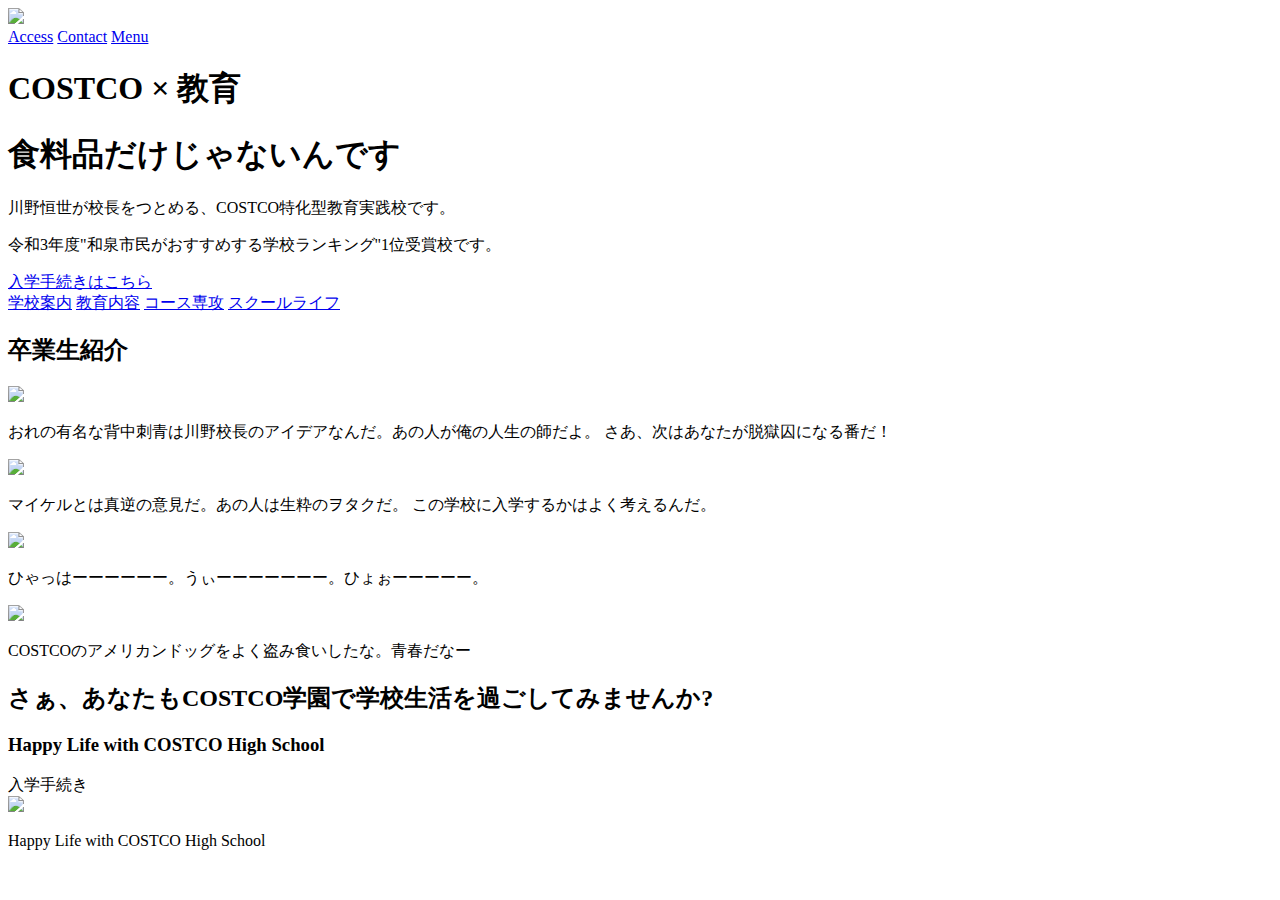
==== index.html @ ac10783f "Create index.html" ====
<!DOCTYPE html>
<html>
  <head>
    <meta charset="utf-8">
    <title>和泉市立コストコ学園</title>
    <link rel="stylesheet" href="stylesheet1.css">
    <link rel="stylesheet" href="//maxcdn.bootstrapcdn.com/font-awesome/4.3.0/css/font-awesome.min.css">
  </head>

  <body>
    <header>
      <div class="container">
        <div class="header-left">
          <img class="logo" src="costco logo.jpg">
        </div>

    
      </div>
      <div class="header-right">
        <a href="#" class="aa">Access</a>
        <a href="#" class="aa">Contact</a>
        <a href="#" class="aa">Menu</a>
      </div>
    </header>

    <div class="top-wrapper">
      <div class="container">
        <h1>COSTCO × 教育</h1>
        <h1>食料品だけじゃないんです</h1>
        <p>川野恒世が校長をつとめる、COSTCO特化型教育実践校です。</p>
        <p>令和3年度"和泉市民がおすすめする学校ランキング"1位受賞校です。</p>

        <div class="btn-wrapper">
          <a href="#" class="btn signup">入学手続きはこちら</a> 
        </div>
        
      </div>

      <div>
        <a href="#" class="bb">学校案内</a>
        <a href="#" class="bb">教育内容</a>
        <a href="#" class="bb">コース専攻</a>
        <a href="#" class="bb">スクールライフ</a>
      </div>
    
    </div>

    <div class="lesson-wrapper">
      <div class="container">
        <div class="heading">
          <h2>卒業生紹介</h2>
        </div>
        <div class="lessons">
          <div class="lesson">
            <div class="lesson-icon">
              <img  class="student"src="michel.png">
              
            </div>
            <p class="txt-contents">おれの有名な背中刺青は川野校長のアイデアなんだ。あの人が俺の人生の師だよ。
              さあ、次はあなたが脱獄囚になる番だ！
            </p>
          </div>
          <div class="lesson">
            <div class="lesson-icon">
              <img class="student" src="lincoln.jpg">
              
            </div>
            <p class="txt-contents">マイケルとは真逆の意見だ。あの人は生粋のヲタクだ。
              この学校に入学するかはよく考えるんだ。

            </p>
          </div>
          <div class="lesson">
            <div class="lesson-icon">
              <img class="student" src="tback.jpeg">
              
            </div>
            <p class="txt-contents">ひゃっはーーーーーー。うぃーーーーーーー。ひょぉーーーーー。</p>
          </div>
          <div class="lesson">
            <div class="lesson-icon">
              <img class="student" src="berick.jpg">
              
            </div>
            <p class="txt-contents">COSTCOのアメリカンドッグをよく盗み食いしたな。青春だなー
            </p>
          </div>
        </div>
      </div>
    </div>

    <div class="message-wrapper">
      <div class="container">
        <div class="heading">
          <h2>さぁ、あなたもCOSTCO学園で学校生活を過ごしてみませんか?</h2>
          <h3>Happy Life with COSTCO High School</h3>
        </div>
        <span class="btn message">入学手続き</span>
      </div>
    </div>

    <footer>
      <div class="container">
        <img src="costco logo.jpg">
        <p>Happy Life with COSTCO High School</p>
      </div>
    </footer>
  </body>
</html>
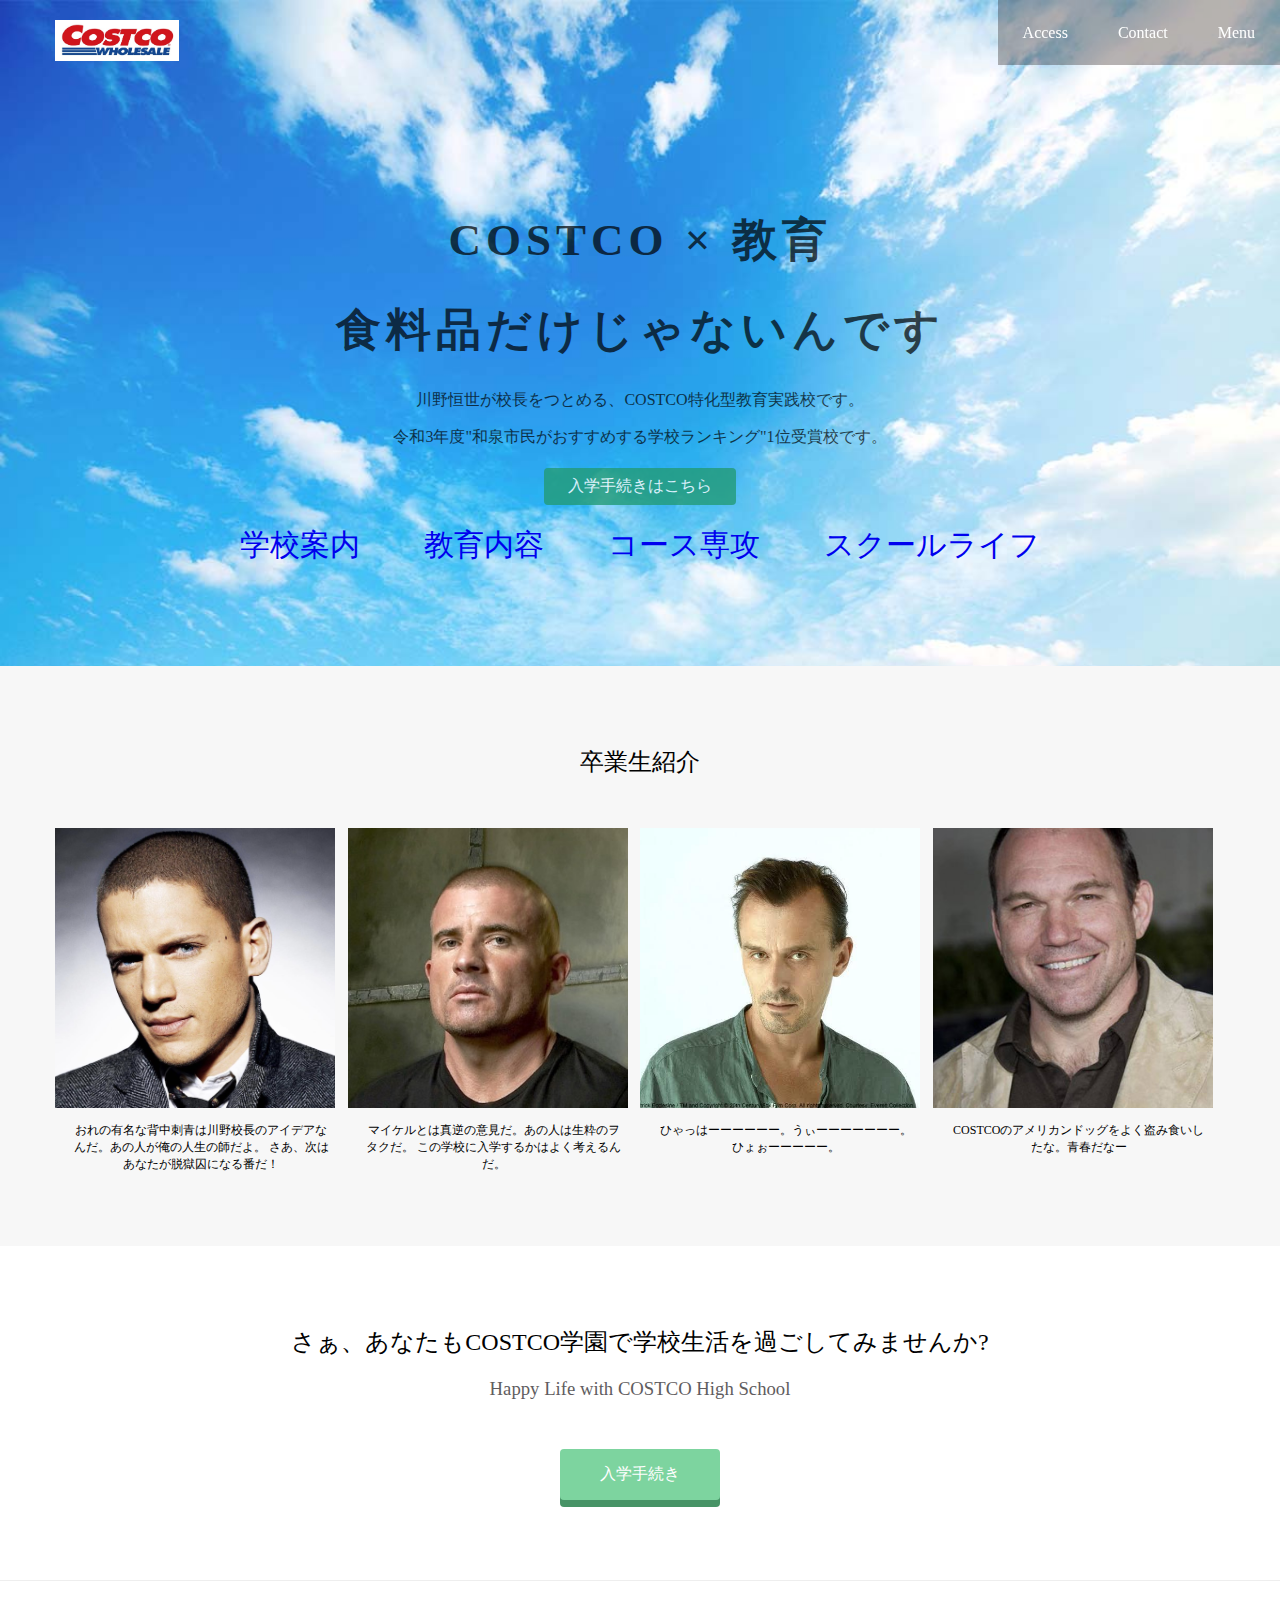
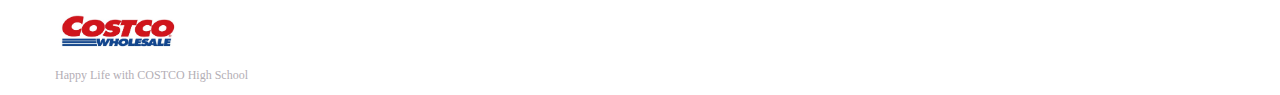
==== commit f6617b6a: "Add files via upload" ====
--- a/index.html
+++ b/index.html
@@ -1,109 +1,109 @@
-<!DOCTYPE html>
-<html>
-  <head>
-    <meta charset="utf-8">
-    <title>和泉市立コストコ学園</title>
-    <link rel="stylesheet" href="stylesheet1.css">
-    <link rel="stylesheet" href="//maxcdn.bootstrapcdn.com/font-awesome/4.3.0/css/font-awesome.min.css">
-  </head>
-
-  <body>
-    <header>
-      <div class="container">
-        <div class="header-left">
-          <img class="logo" src="costco logo.jpg">
-        </div>
-
-    
-      </div>
-      <div class="header-right">
-        <a href="#" class="aa">Access</a>
-        <a href="#" class="aa">Contact</a>
-        <a href="#" class="aa">Menu</a>
-      </div>
-    </header>
-
-    <div class="top-wrapper">
-      <div class="container">
-        <h1>COSTCO × 教育</h1>
-        <h1>食料品だけじゃないんです</h1>
-        <p>川野恒世が校長をつとめる、COSTCO特化型教育実践校です。</p>
-        <p>令和3年度"和泉市民がおすすめする学校ランキング"1位受賞校です。</p>
-
-        <div class="btn-wrapper">
-          <a href="#" class="btn signup">入学手続きはこちら</a> 
-        </div>
-        
-      </div>
-
-      <div>
-        <a href="#" class="bb">学校案内</a>
-        <a href="#" class="bb">教育内容</a>
-        <a href="#" class="bb">コース専攻</a>
-        <a href="#" class="bb">スクールライフ</a>
-      </div>
-    
-    </div>
-
-    <div class="lesson-wrapper">
-      <div class="container">
-        <div class="heading">
-          <h2>卒業生紹介</h2>
-        </div>
-        <div class="lessons">
-          <div class="lesson">
-            <div class="lesson-icon">
-              <img  class="student"src="michel.png">
-              
-            </div>
-            <p class="txt-contents">おれの有名な背中刺青は川野校長のアイデアなんだ。あの人が俺の人生の師だよ。
-              さあ、次はあなたが脱獄囚になる番だ！
-            </p>
-          </div>
-          <div class="lesson">
-            <div class="lesson-icon">
-              <img class="student" src="lincoln.jpg">
-              
-            </div>
-            <p class="txt-contents">マイケルとは真逆の意見だ。あの人は生粋のヲタクだ。
-              この学校に入学するかはよく考えるんだ。
-
-            </p>
-          </div>
-          <div class="lesson">
-            <div class="lesson-icon">
-              <img class="student" src="tback.jpeg">
-              
-            </div>
-            <p class="txt-contents">ひゃっはーーーーーー。うぃーーーーーーー。ひょぉーーーーー。</p>
-          </div>
-          <div class="lesson">
-            <div class="lesson-icon">
-              <img class="student" src="berick.jpg">
-              
-            </div>
-            <p class="txt-contents">COSTCOのアメリカンドッグをよく盗み食いしたな。青春だなー
-            </p>
-          </div>
-        </div>
-      </div>
-    </div>
-
-    <div class="message-wrapper">
-      <div class="container">
-        <div class="heading">
-          <h2>さぁ、あなたもCOSTCO学園で学校生活を過ごしてみませんか?</h2>
-          <h3>Happy Life with COSTCO High School</h3>
-        </div>
-        <span class="btn message">入学手続き</span>
-      </div>
-    </div>
-
-    <footer>
-      <div class="container">
-        <img src="costco logo.jpg">
-        <p>Happy Life with COSTCO High School</p>
-      </div>
-    </footer>
-  </body>
-</html>
+<!DOCTYPE html>
+<html>
+  <head>
+    <meta charset="utf-8">
+    <title>和泉市立コストコ学園</title>
+    <link rel="stylesheet" href="stylesheet1.css">
+    <link rel="stylesheet" href="//maxcdn.bootstrapcdn.com/font-awesome/4.3.0/css/font-awesome.min.css">
+  </head>
+
+  <body>
+    <header>
+      <div class="container">
+        <div class="header-left">
+          <img class="logo" src="costco logo.jpg">
+        </div>
+
+    
+      </div>
+      <div class="header-right">
+        <a href="#" class="aa">Access</a>
+        <a href="#" class="aa">Contact</a>
+        <a href="#" class="aa">Menu</a>
+      </div>
+    </header>
+
+    <div class="top-wrapper">
+      <div class="container">
+        <h1>COSTCO × 教育</h1>
+        <h1>食料品だけじゃないんです</h1>
+        <p>川野恒世が校長をつとめる、COSTCO特化型教育実践校です。</p>
+        <p>令和3年度"和泉市民がおすすめする学校ランキング"1位受賞校です。</p>
+
+        <div class="btn-wrapper">
+          <a href="#" class="btn signup">入学手続きはこちら</a> 
+        </div>
+        
+      </div>
+
+      <div>
+        <a href="#" class="bb">学校案内</a>
+        <a href="#" class="bb">教育内容</a>
+        <a href="#" class="bb">コース専攻</a>
+        <a href="#" class="bb">スクールライフ</a>
+      </div>
+    
+    </div>
+
+    <div class="lesson-wrapper">
+      <div class="container">
+        <div class="heading">
+          <h2>卒業生紹介</h2>
+        </div>
+        <div class="lessons">
+          <div class="lesson">
+            <div class="lesson-icon">
+              <img  class="student"src="michel.png">
+              
+            </div>
+            <p class="txt-contents">おれの有名な背中刺青は川野校長のアイデアなんだ。あの人が俺の人生の師だよ。
+              さあ、次はあなたが脱獄囚になる番だ！
+            </p>
+          </div>
+          <div class="lesson">
+            <div class="lesson-icon">
+              <img class="student" src="lincoln.jpg">
+              
+            </div>
+            <p class="txt-contents">マイケルとは真逆の意見だ。あの人は生粋のヲタクだ。
+              この学校に入学するかはよく考えるんだ。
+
+            </p>
+          </div>
+          <div class="lesson">
+            <div class="lesson-icon">
+              <img class="student" src="tback.jpeg">
+              
+            </div>
+            <p class="txt-contents">ひゃっはーーーーーー。うぃーーーーーーー。ひょぉーーーーー。</p>
+          </div>
+          <div class="lesson">
+            <div class="lesson-icon">
+              <img class="student" src="berick.jpg">
+              
+            </div>
+            <p class="txt-contents">COSTCOのアメリカンドッグをよく盗み食いしたな。青春だなー
+            </p>
+          </div>
+        </div>
+      </div>
+    </div>
+
+    <div class="message-wrapper">
+      <div class="container">
+        <div class="heading">
+          <h2>さぁ、あなたもCOSTCO学園で学校生活を過ごしてみませんか?</h2>
+          <h3>Happy Life with COSTCO High School</h3>
+        </div>
+        <span class="btn message">入学手続き</span>
+      </div>
+    </div>
+
+    <footer>
+      <div class="container">
+        <img src="costco logo.jpg">
+        <p>Happy Life with COSTCO High School</p>
+      </div>
+    </footer>
+  </body>
+</html>--- a/stylesheet1.css
+++ b/stylesheet1.css
@@ -0,0 +1,198 @@
+body {
+  margin: 0;
+  font-family: "Hiragino Kaku Gothic ProN";
+}
+
+a {
+  text-decoration: none;
+}
+
+.top-wrapper {
+  padding: 180px 0 100px 0;
+  background-image: url(sora.jpg);
+  background-color: #5f5d60;
+  background-size: cover;
+  color: black;
+  text-align: center;
+}
+
+.container {
+  width: 1170px;
+  padding: 0 15px;
+  margin: 0 auto;
+}
+
+.top-wrapper h1 {
+  opacity: 0.7;
+  font-size: 45px;
+  letter-spacing: 5px;
+}
+
+.top-wrapper p {
+  opacity: 0.7;
+}
+
+.btn-wrapper {
+  margin: 20px 0;
+}
+
+.btn-wrapper p {
+  margin: 10px 0;
+}
+
+.signup {
+  background-color: #239b76;
+}
+
+
+.btn {
+  padding: 8px 24px;
+  color: white;
+  display: inline-block;
+  opacity: 0.8;
+  border-radius: 4px;
+}
+
+.btn:hover {
+  opacity: 1;
+}
+
+.fa {
+  margin-right: 5px;
+}
+
+header {
+  height: 65px;
+  width: 100%;
+  background-color: ｄ4, 49, 52, 0.9);
+  position :fixed;
+  top: 0;
+  z-index: 10;
+}
+
+.logo {
+  width: 124px;
+  margin-top: 20px;
+}
+
+ul{
+  display:inline;
+  list-style:none;
+  float:left;
+}
+.header-left {
+  float: left;
+}
+
+.header-right {
+  display:flex;
+  float: right;
+  background-color: rgba(12, 0, 0, 0.3);
+  transition: all 0.5s;
+}
+
+.header-right:hover {
+  background-color: rgba(255, 9, 9, 0.5);
+}
+
+.header-right a {
+  line-height: 65px;
+  padding: 0 25px;
+  color: white;
+  display: block;
+}
+
+.lesson-wrapper {
+  height: 500px;
+  padding-bottom: 80px;
+  background-color: #f7f7f7;
+  text-align: center;
+}
+
+.heading {
+  padding-top: 60px;
+  padding-bottom: 30px;
+  color: #5f5d60;
+}
+
+.heading h2 {
+  font-weight: normal;
+  color:black;
+}
+
+.student {
+  object-fit: cover;
+  width:280px;
+  height:280px;
+}
+
+.bb{
+  font-size: 30px;
+  padding:0 30px;
+  bottom:30px;
+  text-align: center;
+}
+
+
+.lesson {
+  float: left;
+  width: 25%;
+}
+
+.lesson-icon {
+  position: relative;
+  width:20px
+
+}
+
+
+
+
+.txt-contents {
+  width: 260px;
+  display: inline-block;
+  margin-top: 10px;
+  font-size: 12px;
+  color: #000000;
+}
+
+.heading h3 {
+  font-weight: normal;
+}
+
+.menu-navi li{
+  position:relative;
+  float:left;
+}
+
+.message-wrapper {
+  border-bottom: 1px solid #eee;
+  padding-bottom: 80px;
+  text-align: center;
+}
+
+.message {
+  padding: 15px 40px;
+  background-color: #5dca88;
+  cursor: pointer;
+  box-shadow: 0 7px #1a7940;
+}
+
+.message:active {
+  position: relative;
+  top: 7px;
+  box-shadow: none;
+}
+
+footer img {
+  width: 125px;
+}
+
+footer p {
+  color: #b3aeb5;
+  font-size: 12px;
+}
+
+footer {
+  padding-top: 30px;
+}
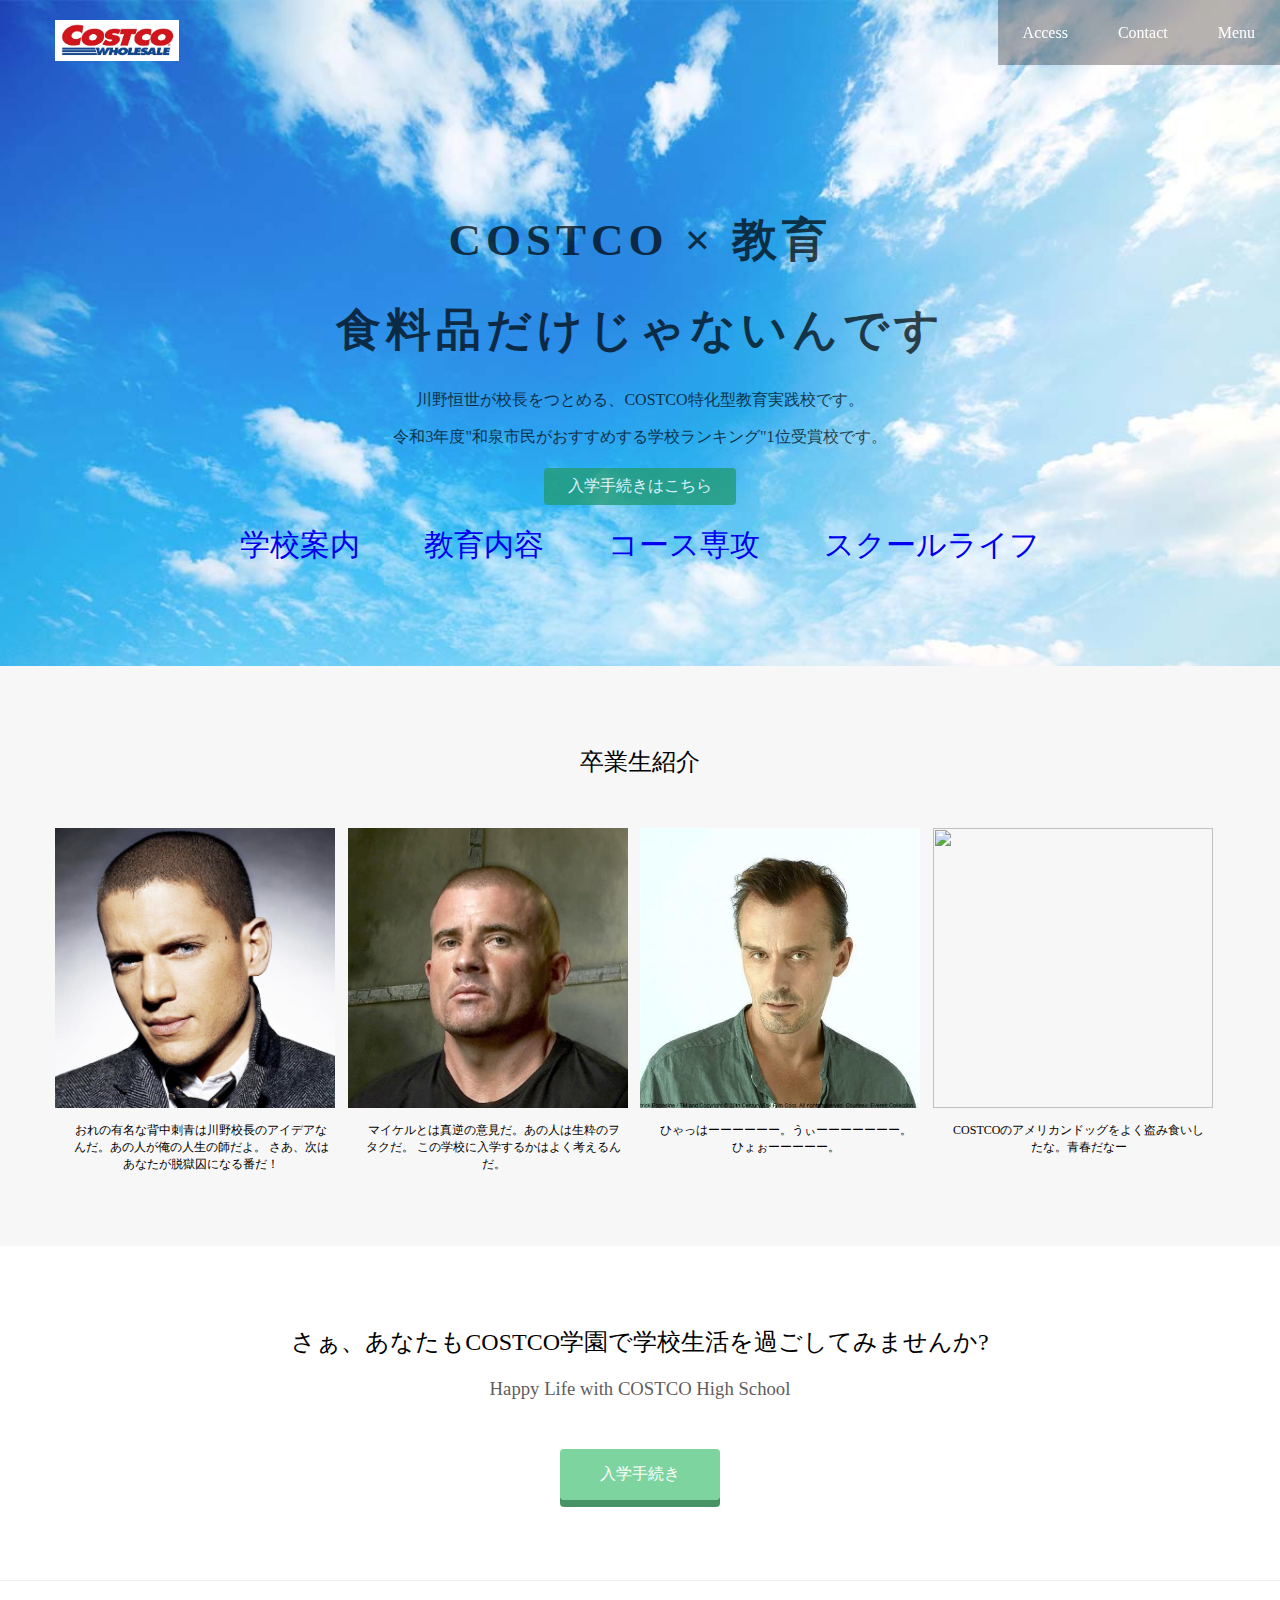
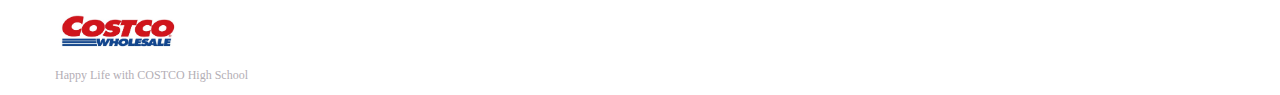
==== commit 2d5e7a48: "Update index.html" ====
--- a/index.html
+++ b/index.html
@@ -79,7 +79,7 @@
           </div>
           <div class="lesson">
             <div class="lesson-icon">
-              <img class="student" src="berick.jpg">
+              <img class="student" src="https://github.com/shingo4324/costcoschool.github.io/blob/main/berick.jpg?raw=true">
               
             </div>
             <p class="txt-contents">COSTCOのアメリカンドッグをよく盗み食いしたな。青春だなー
@@ -106,4 +106,4 @@
       </div>
     </footer>
   </body>
-</html>+</html>
